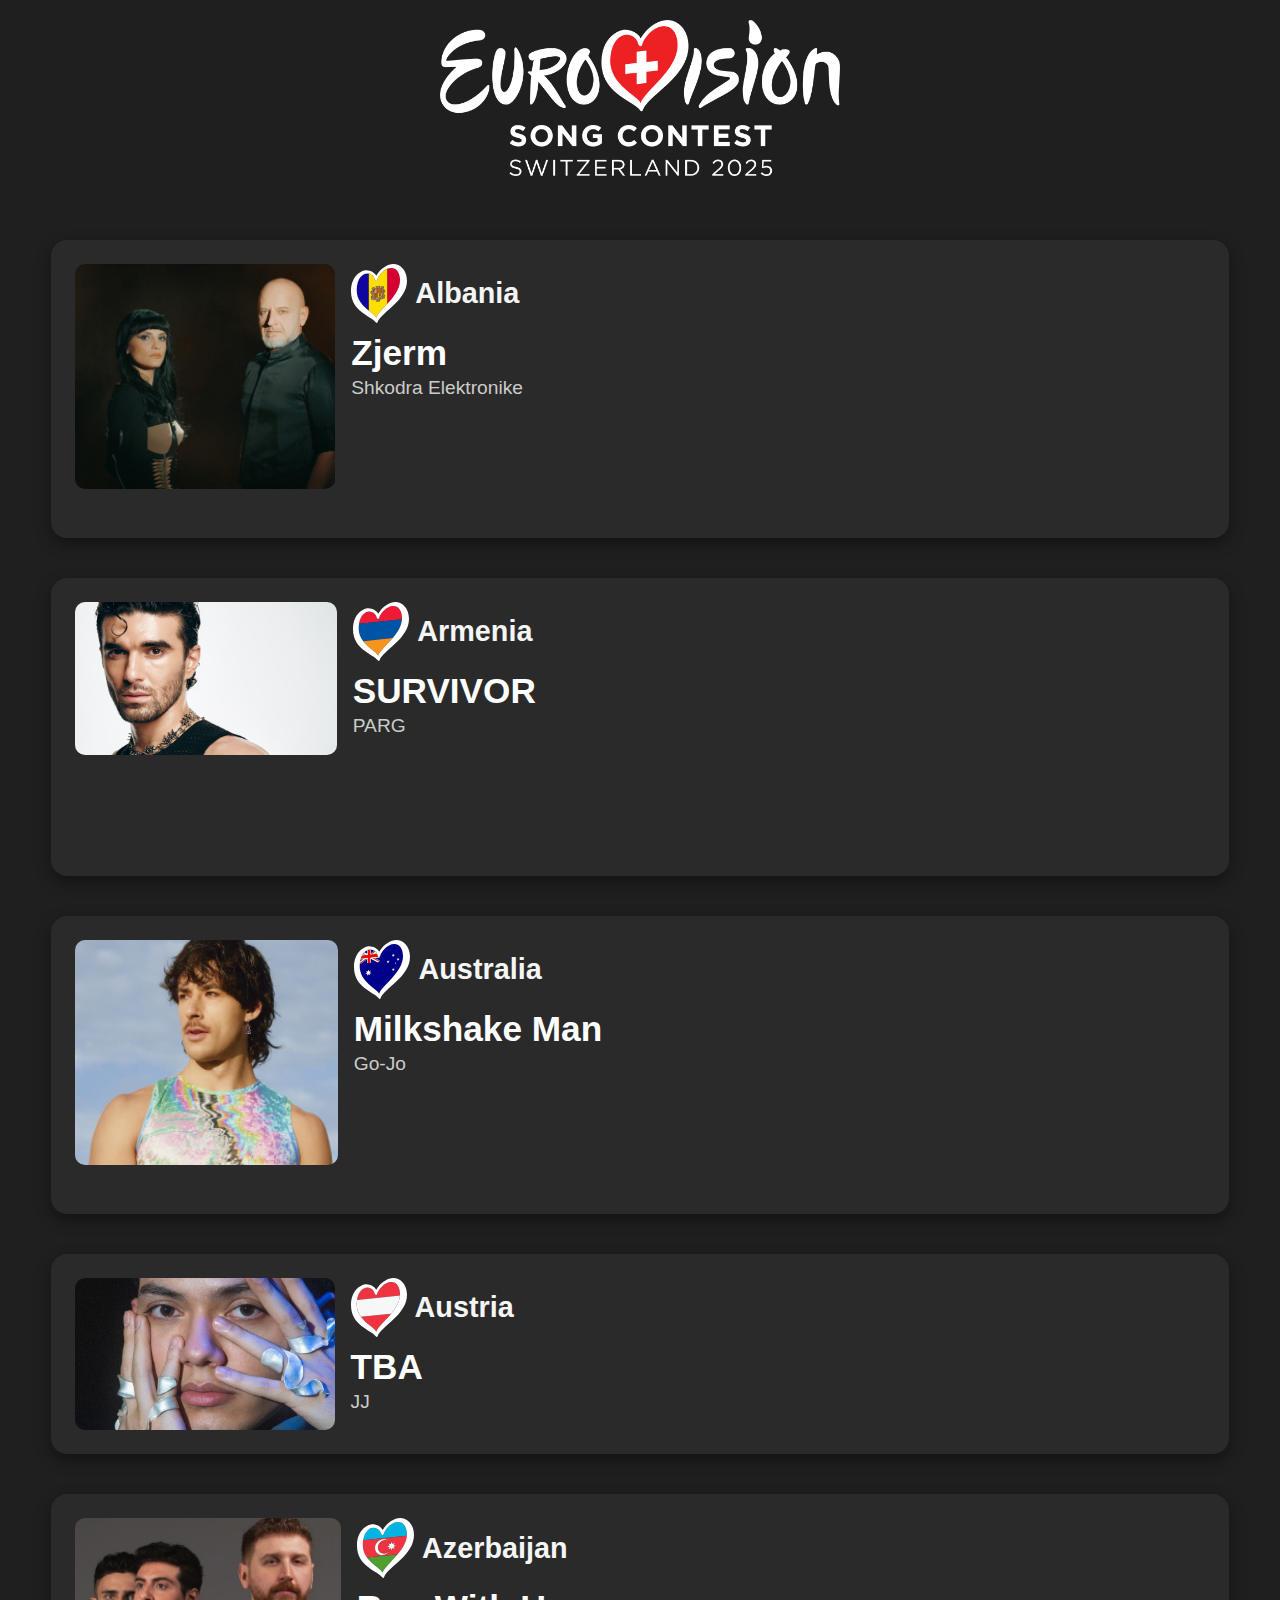
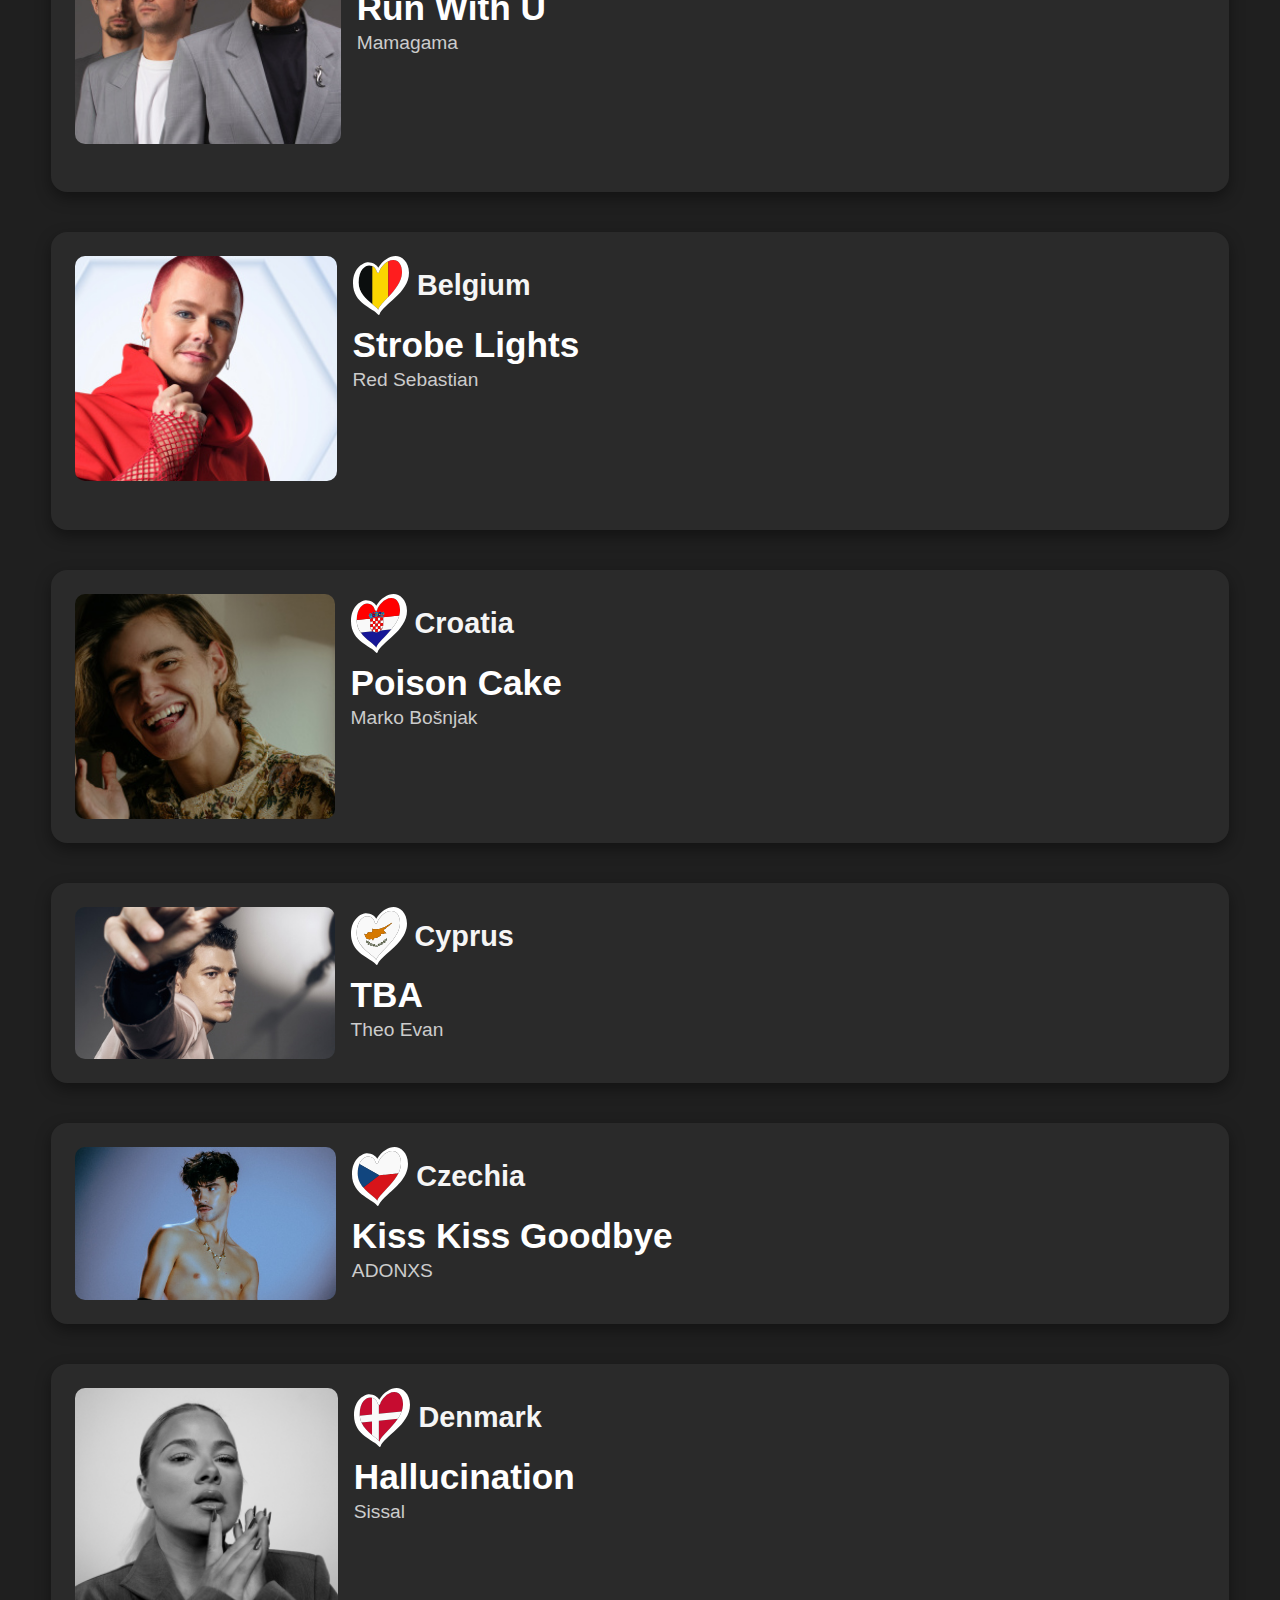
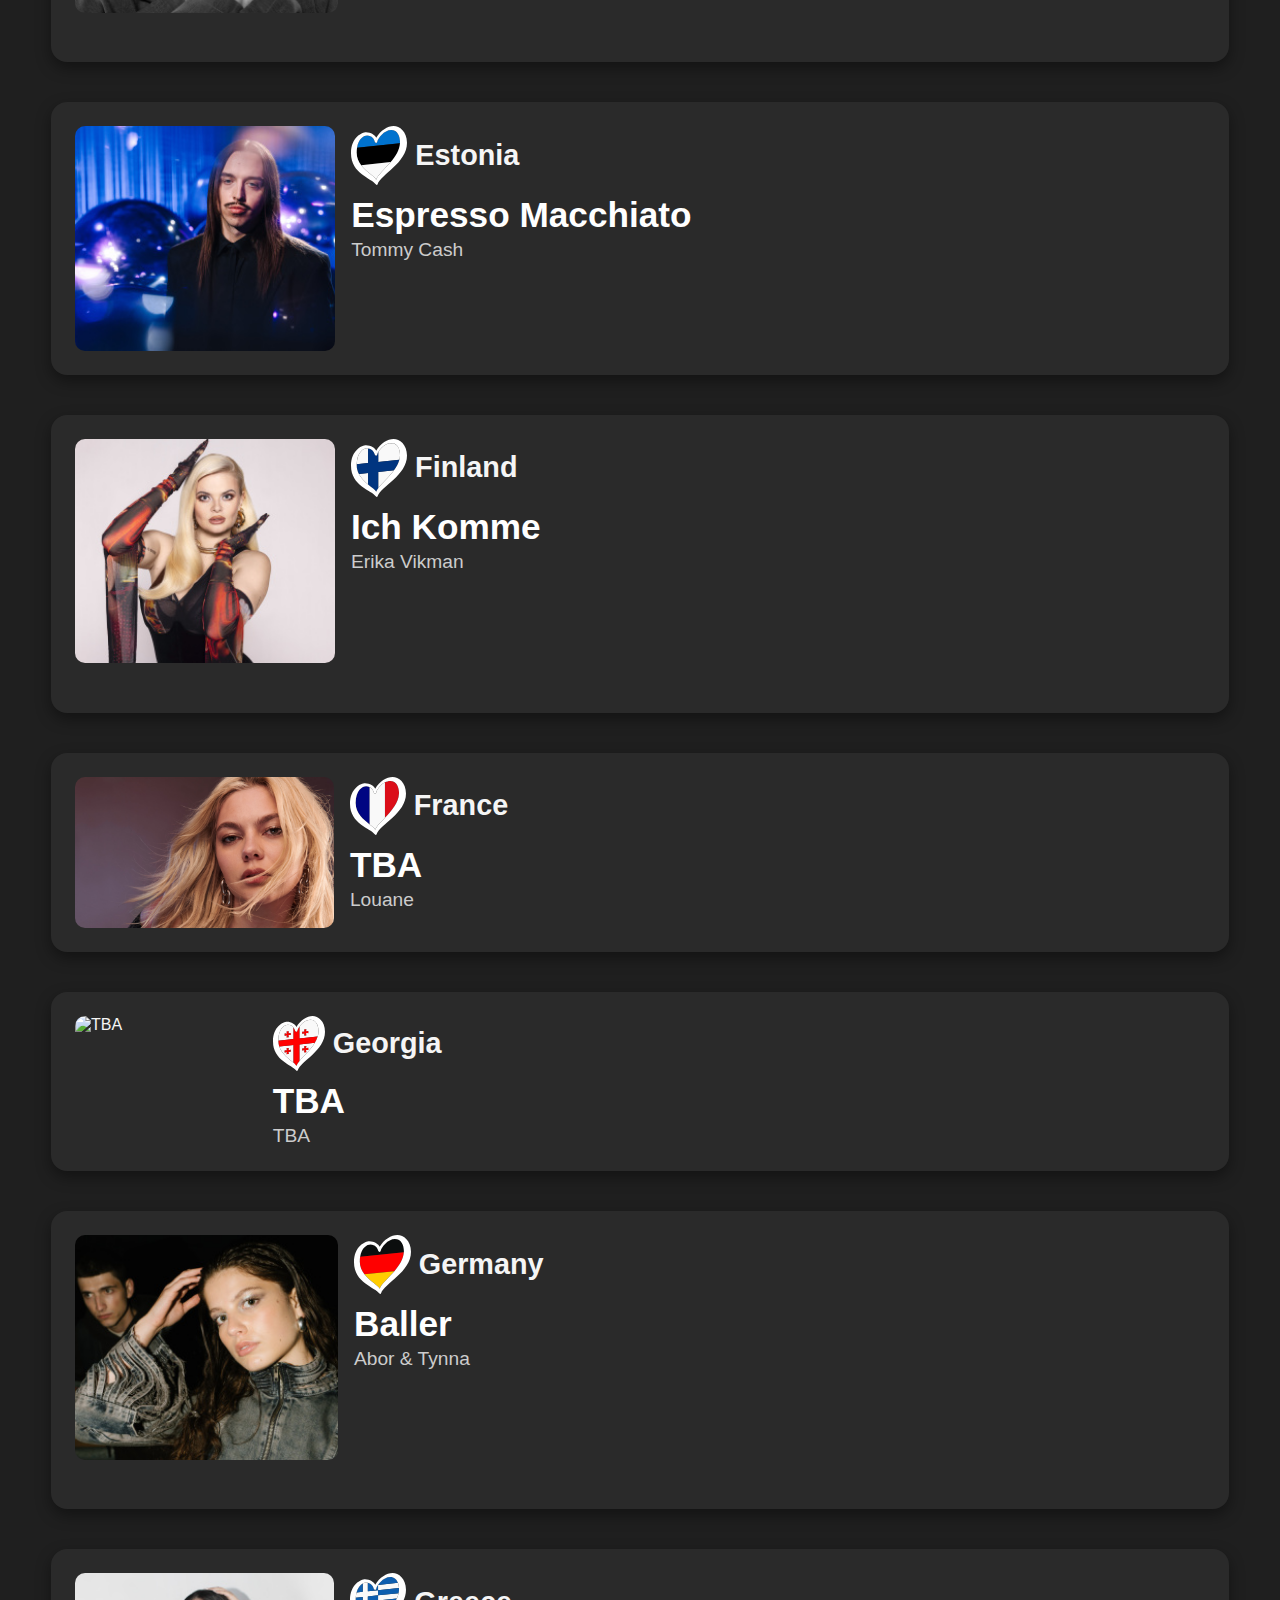
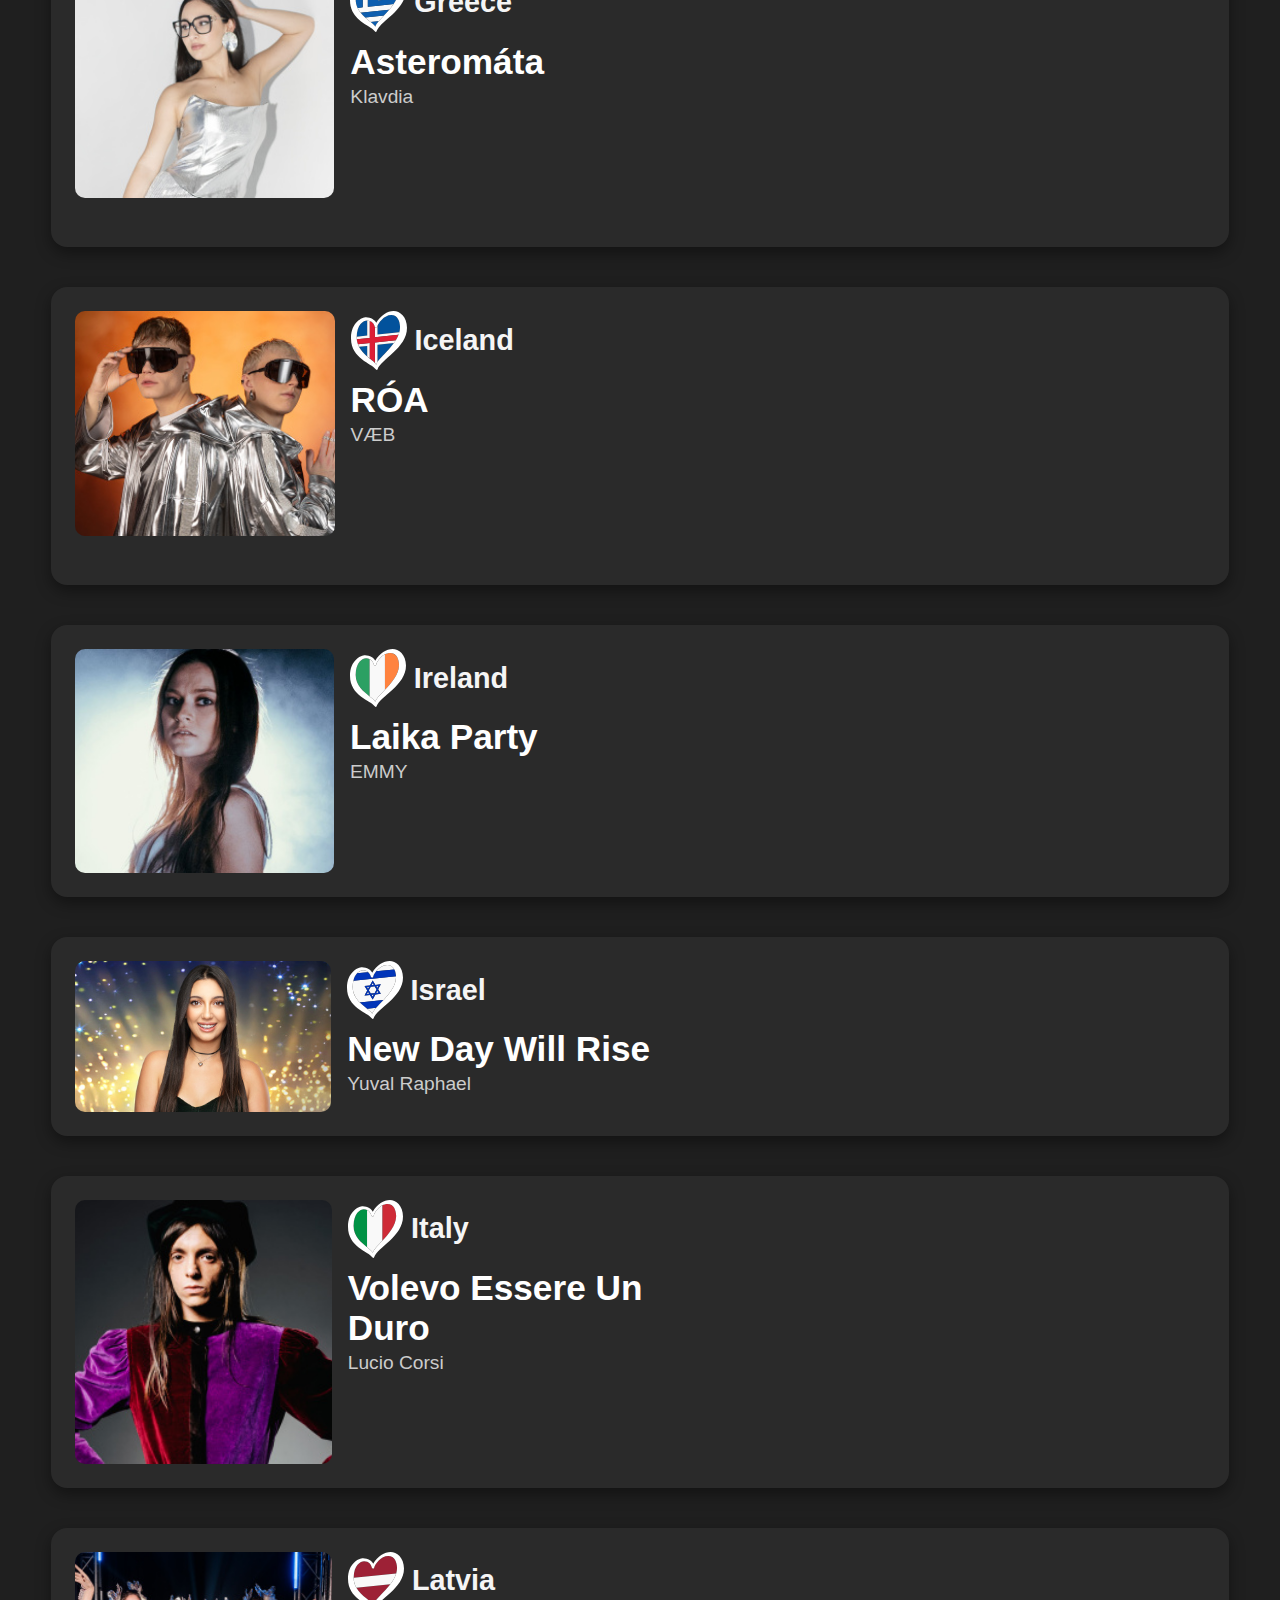
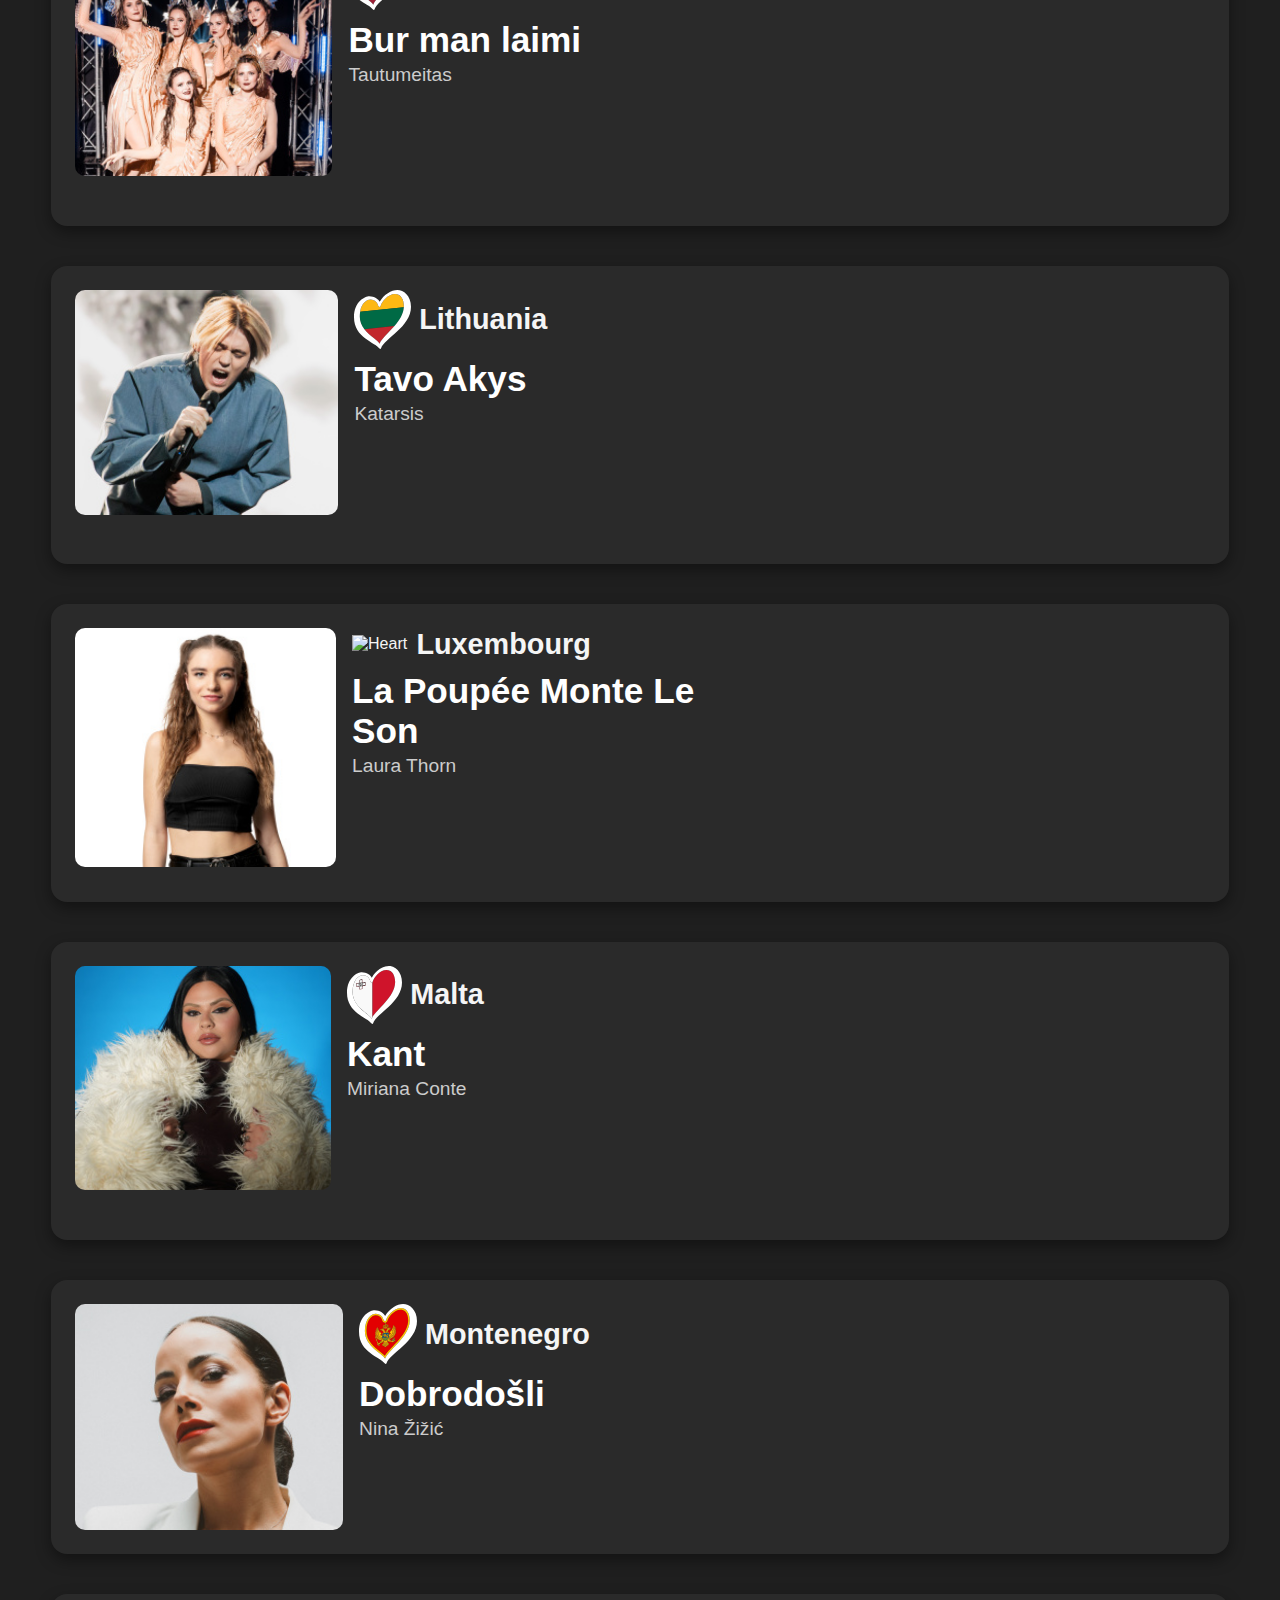
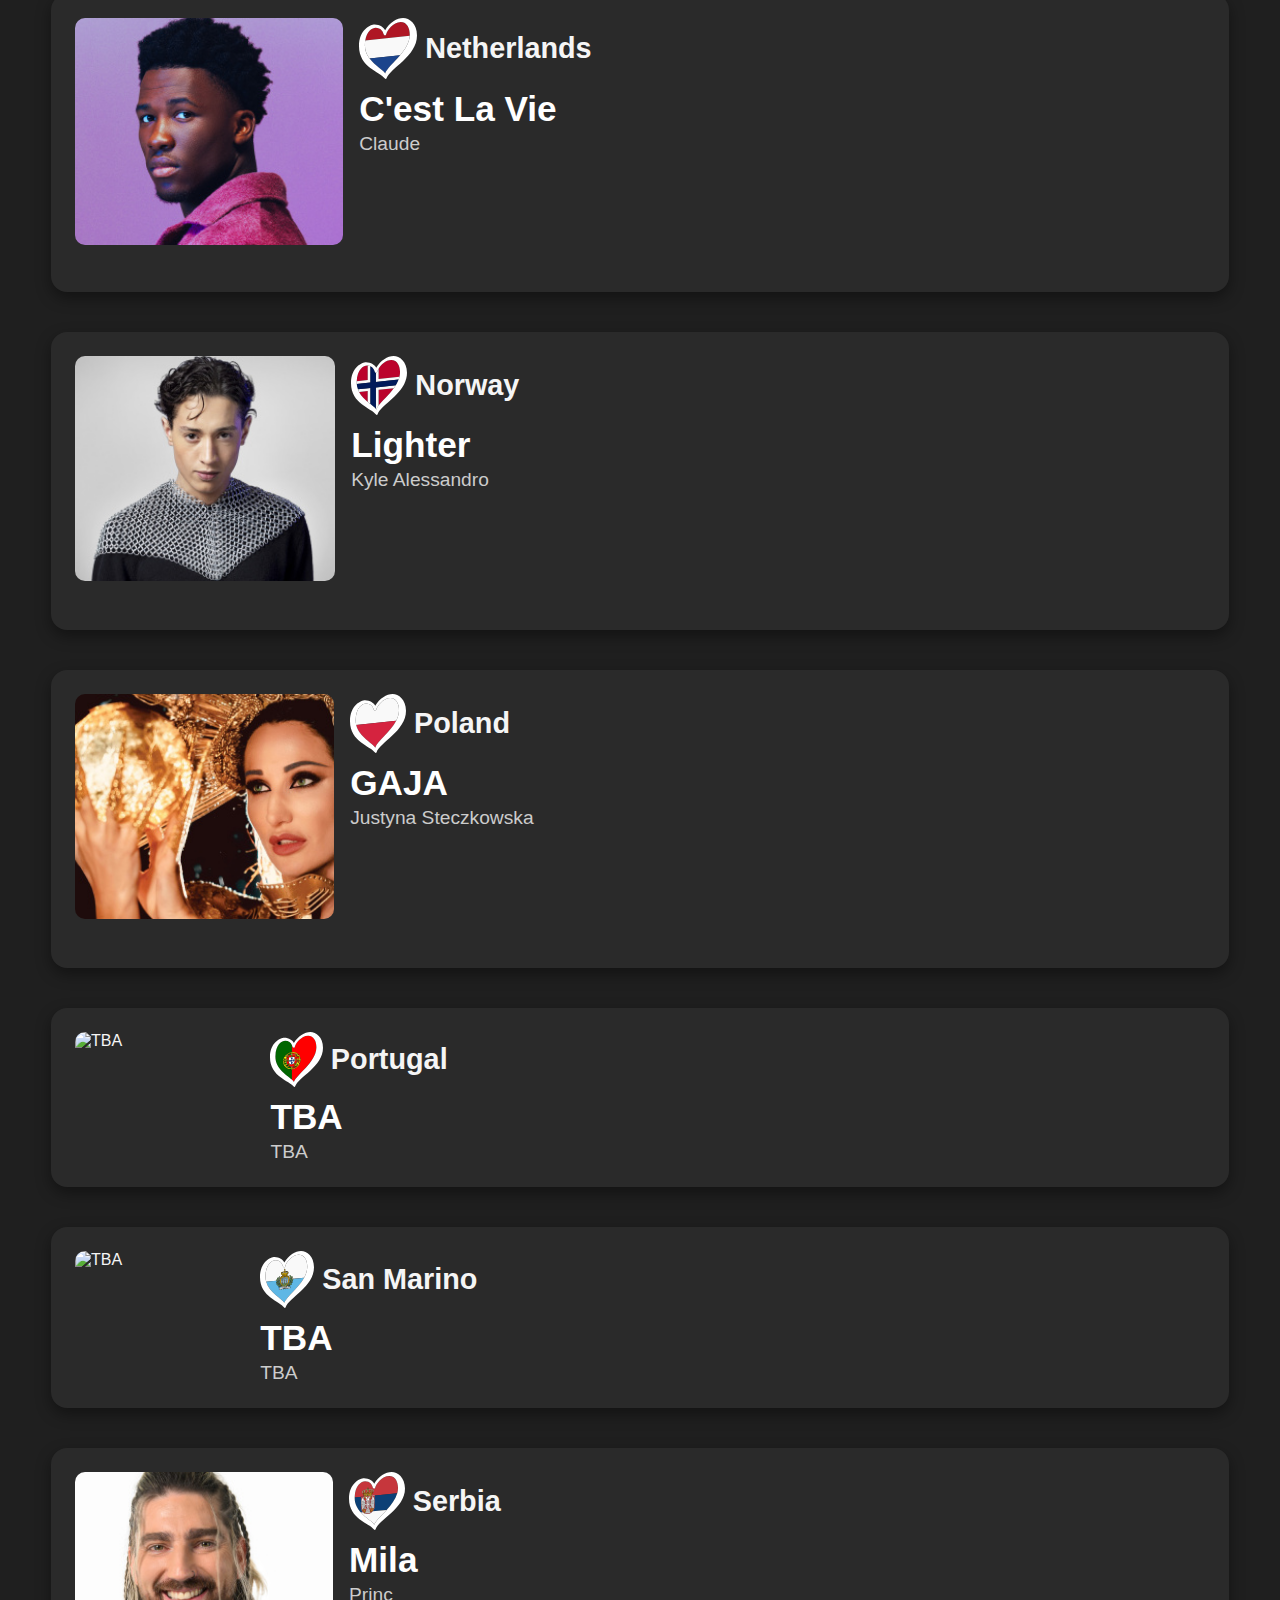
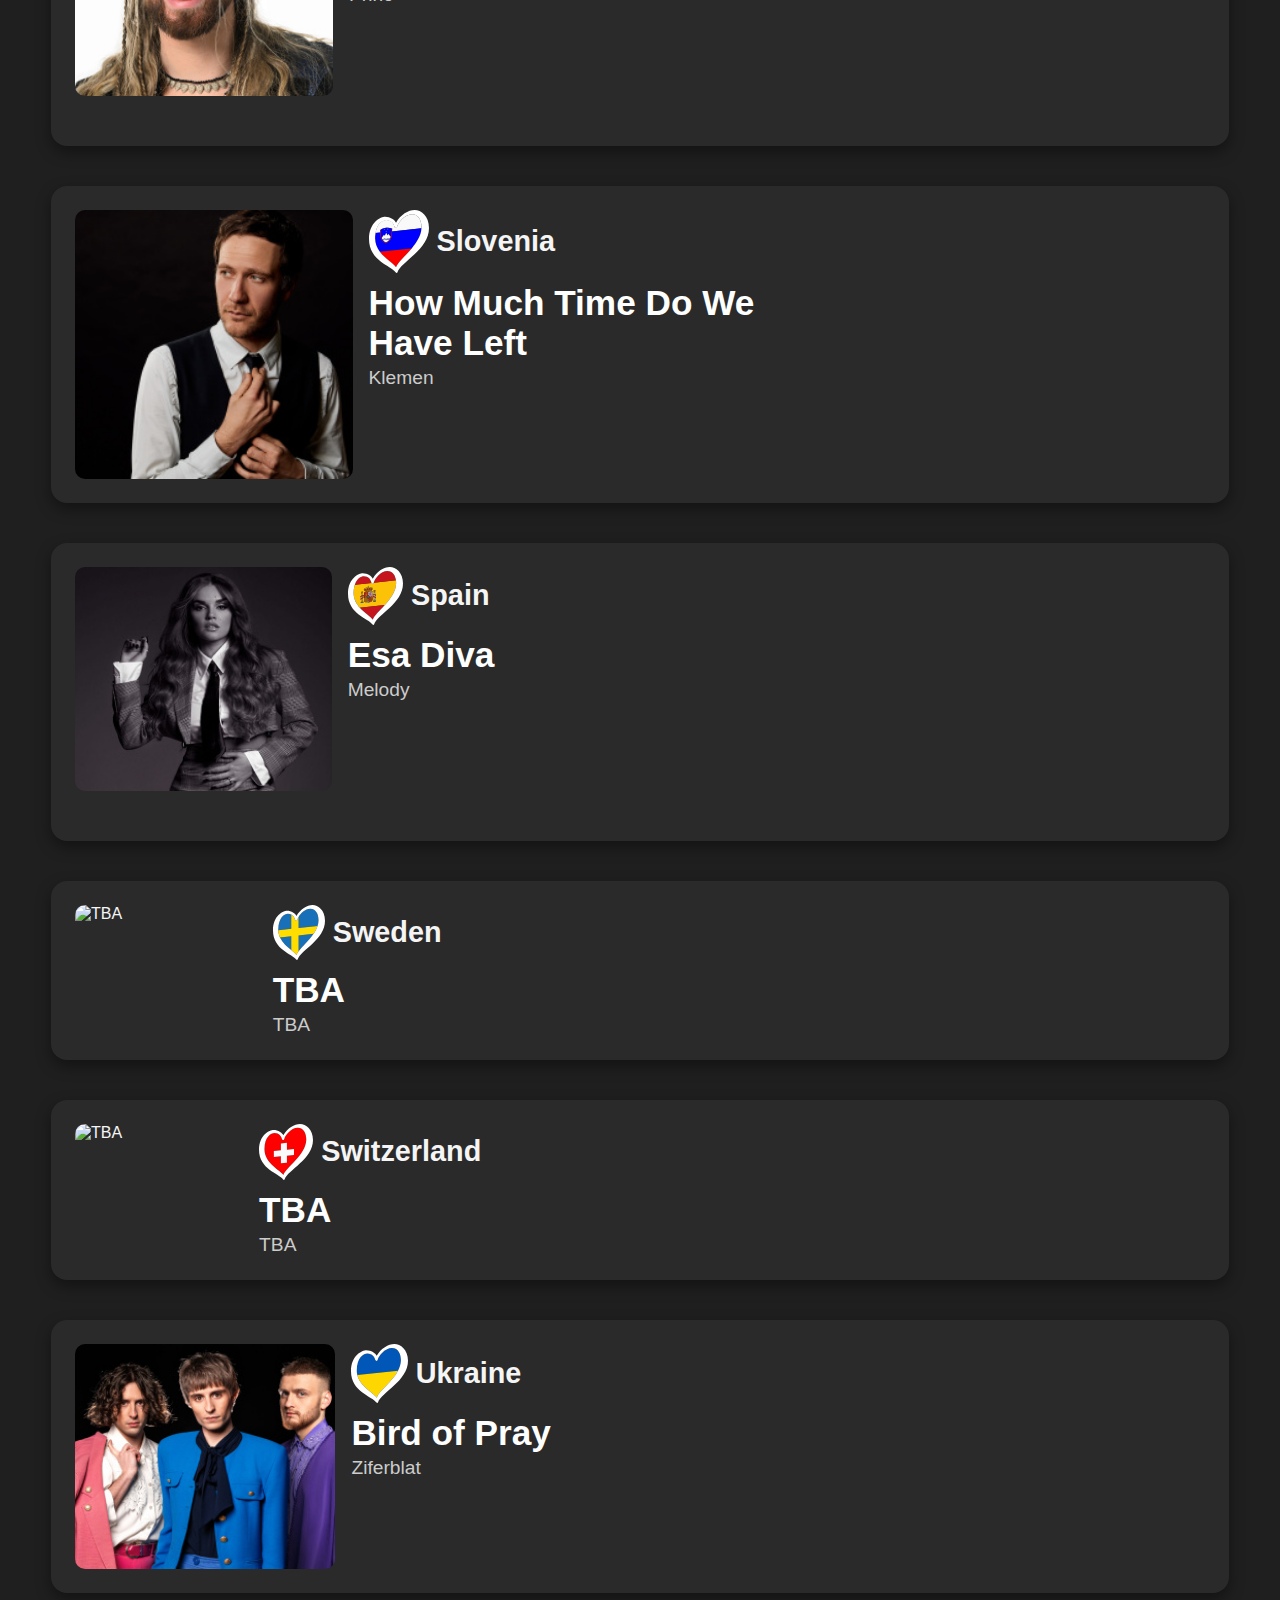
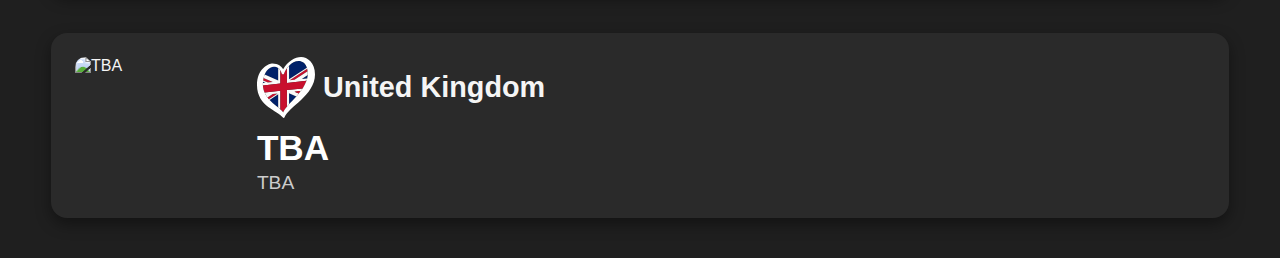
==== index.html @ 4a94b996 "first commit" ====
<!DOCTYPE html>
<html lang="en">
<head>
  <meta charset="UTF-8" />
  <meta name="viewport" content="width=device-width, initial-scale=1.0"/>
  <title>Eurovision 2025</title>
  <link rel="stylesheet" href="styles.css"/>
</head>
<body>
    <header>
        <img src="img/esclogo.png" alt="Eurovision 2025 Logo">
      </header>
      

  <main>
    <div id="entries-container"></div>
  </main>

  <script src="script.js"></script>
</body>
</html>
---- styles.css ----
/* Basic reset */
* {
    margin: 0;
    padding: 0;
    box-sizing: border-box;
  }
  
  /* Dark background and global text color */
  body {
    font-family: Arial, sans-serif;
    background: #1f1f1f; /* Dark background */
    color: #f5f5f5;      /* Light text for contrast */
  }
  
  /* Header */
  header {
    padding: 20px;
    text-align: center;
  }
  
  header h1 {
    font-size: 2rem;
    color: #fff;
  }
  header img {
    max-width: 400px; /* Adjust the size as needed */
    height: auto;     /* Maintains the aspect ratio */
  }
  
  
  /* Main container */
  main {
    width: 100%;
    margin: 0 auto;
    padding: 20px;
  }
  
  #entries-container {
    display: flex;
    flex-direction: column;
    align-items: center;
  }
  
  /* Entry Card */
  .entry-card {
    display: flex;
    justify-content: space-between;
    align-items: flex-start;
    background: #2a2a2a;       /* Dark grey card background */
    width: 95%;                /* Very wide, almost full width */
    max-width: 1400px;         /* Allows even wider cards on large screens */
    margin: 20px 0;
    padding: 24px;
    border-radius: 16px;
    box-shadow: 0 6px 15px rgba(0,0,0,0.4); /* Heavier shadow for dark theme */
    transition: transform 0.3s, box-shadow 0.3s;
  }
  
  /* Card Hover */
  .entry-card:hover {
    transform: translateY(-4px);
    box-shadow: 0 12px 25px rgba(0,0,0,0.6);
  }
  
  /* Left content */
  .left-content {
    display: flex;
    flex: 1 1 auto;
  }
  
  .artist-img {
    width: 40%;
    object-fit: cover;
    border-radius: 10px;
    margin-right: 16px;
  }
  
  /* Details */
  .entry-details {
    display: flex;
    flex-direction: column;
  }
  
  .entry-header {
    display: flex;
    align-items: center;
  }
  
  .heart-img {
    width: 15%;
    margin-right: 8px;
  }
  
  .country-name {
    font-size: 1.8rem;
    font-weight: 600;
    color: #f5f5f5;
  }
  
  .song {
    font-size: 2.2rem;
    font-weight: bold;
    margin: 10px 0 4px;
    color: #ffffff;
  }
  
  .artist {
    font-size: 1.2rem;
    color: #cccccc;
  }
  
  /* Spotify embed */
  .spotify-player {
    width: 100%;
    max-width: 400px;
    height: 80px;
    border-radius: 8px;
    margin-top: 10px;
    border: none;
  }
  
  /* Right-side video */
  .embed-container {
    display: flex;
    justify-content: center;
    align-items: center;
    width: 50%;
    margin-left: 20px;
  }
  
  .youtube-player {
    width: 100%;
    max-width: 444px; /* standard 16:9 ratio width */
    height: 250px;    /* standard 16:9 ratio height */
    border-radius: 8px;
    border: none;
  }
  
  /* Responsive adjustments for smaller screens */
  @media (max-width: 768px) {
    .entry-card {
      flex-direction: column;
      align-items: center;
    }
    .left-content {
      margin-bottom: 20px;
      width: 100%;
      justify-content: center;
    }
    .embed-container {
      width: 100%;
      margin: 0;
      margin-top: 20px;
    }
    .youtube-player {
      max-width: 100%;
      height: auto;
    }
    .artist-img{
        display: none;
    }
  }
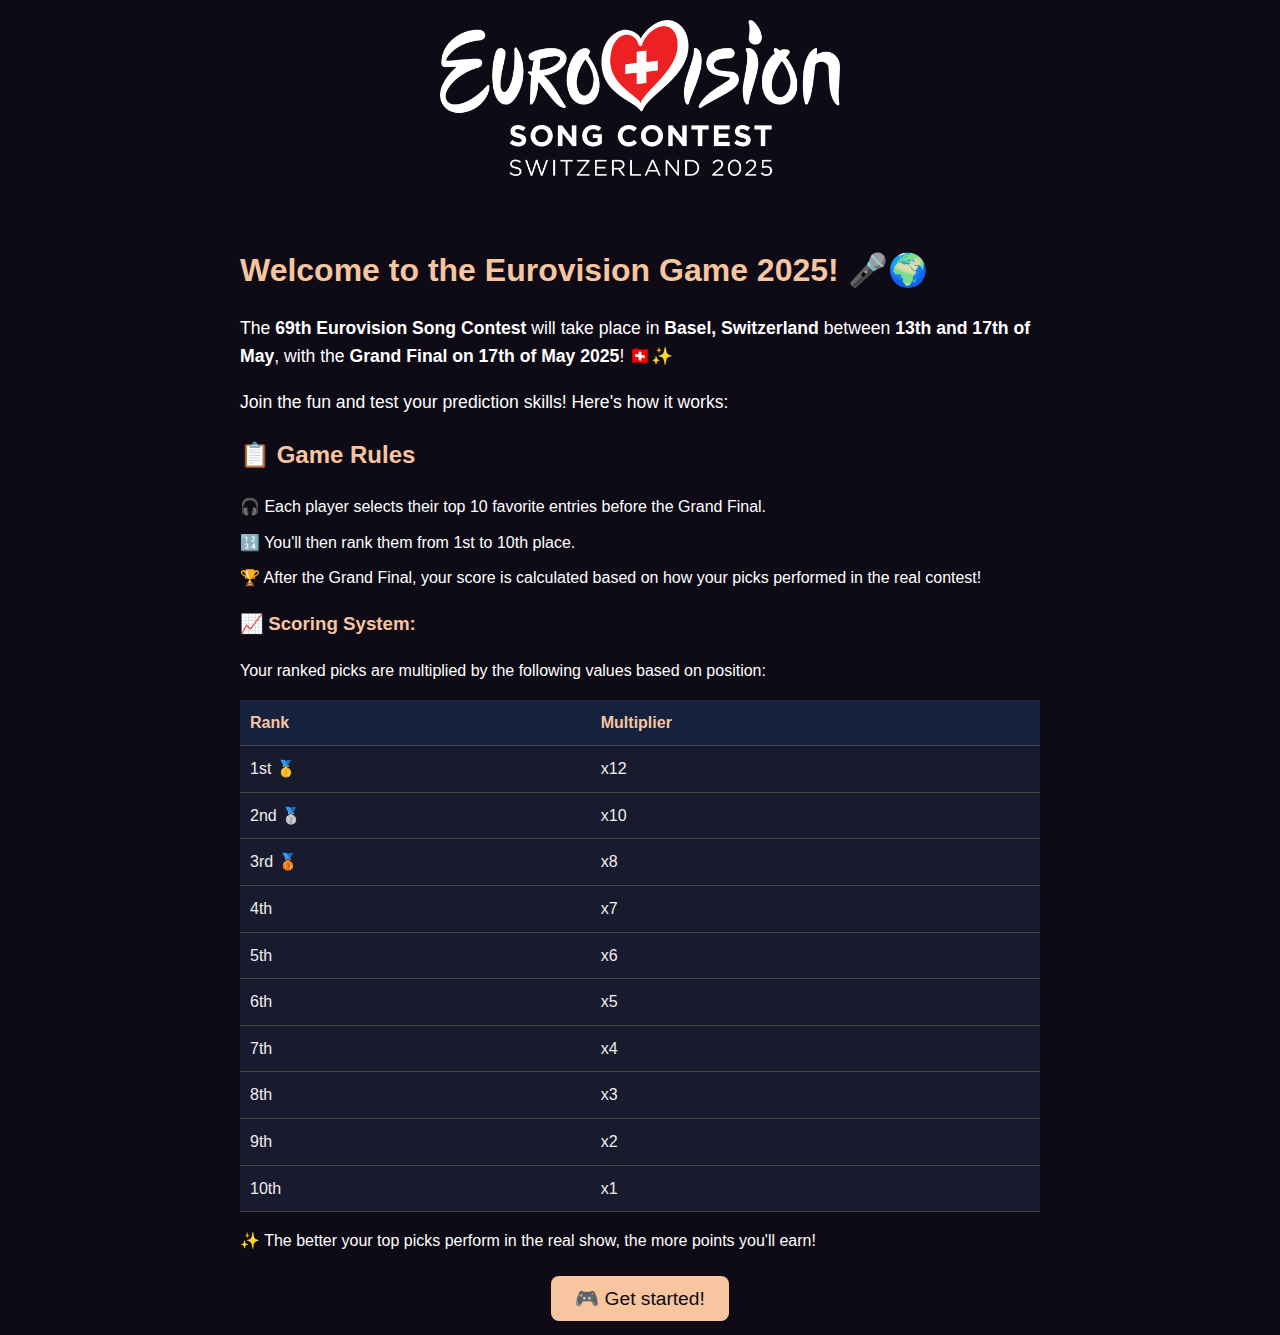
==== commit 8e8796e9: "index page" ====
--- a/index.html
+++ b/index.html
@@ -2,20 +2,56 @@
 <html lang="en">
 <head>
   <meta charset="UTF-8" />
-  <meta name="viewport" content="width=device-width, initial-scale=1.0"/>
-  <title>Eurovision 2025</title>
-  <link rel="stylesheet" href="styles.css"/>
+  <meta name="viewport" content="width=device-width, initial-scale=1.0" />
+  <title>Eurovision Game 2025</title>
+  <link rel="stylesheet" href="index.css" />
 </head>
 <body>
-    <header>
-        <img src="img/esclogo.png" alt="Eurovision 2025 Logo">
-      </header>
-      
+  <header>
+    <img src="img/esclogo.png" alt="Eurovision 2025 Logo">
+  </header>
 
   <main>
-    <div id="entries-container"></div>
+    <section class="welcome">
+      <h1>Welcome to the Eurovision Game 2025! 🎤🌍</h1>
+      <p>
+        The <strong>69th Eurovision Song Contest</strong> will take place in 
+        <strong>Basel, Switzerland</strong> between <strong>13th and 17th of May</strong>, 
+        with the <strong>Grand Final on 17th of May 2025</strong>! 🇨🇭✨
+      </p>
+      <p>Join the fun and test your prediction skills! Here's how it works:</p>
+    </section>
+
+    <section class="rules">
+      <h2>📋 Game Rules</h2>
+      <ul>
+        <li>🎧 Each player selects their top 10 favorite entries before the Grand Final.</li>
+        <li>🔢 You'll then rank them from 1st to 10th place.</li>
+        <li>🏆 After the Grand Final, your score is calculated based on how your picks performed in the real contest!</li>
+      </ul>
+
+      <h3>📈 Scoring System:</h3>
+      <p>Your ranked picks are multiplied by the following values based on position:</p>
+      <table>
+        <tr><th>Rank</th><th>Multiplier</th></tr>
+        <tr><td>1st 🥇</td><td>x12</td></tr>
+        <tr><td>2nd 🥈</td><td>x10</td></tr>
+        <tr><td>3rd 🥉</td><td>x8</td></tr>
+        <tr><td>4th</td><td>x7</td></tr>
+        <tr><td>5th</td><td>x6</td></tr>
+        <tr><td>6th</td><td>x5</td></tr>
+        <tr><td>7th</td><td>x4</td></tr>
+        <tr><td>8th</td><td>x3</td></tr>
+        <tr><td>9th</td><td>x2</td></tr>
+        <tr><td>10th</td><td>x1</td></tr>
+      </table>
+
+      <p>✨ The better your top picks perform in the real show, the more points you'll earn!</p>
+
+      <div class="button-container">
+        <a href="entries.html" class="start-button">🎮 Get started!</a>
+      </div>
+    </section>
   </main>
-
-  <script src="script.js"></script>
 </body>
 </html>
--- a/index.css
+++ b/index.css
@@ -0,0 +1,89 @@
+/* General Styles */
+body {
+    margin: 0;
+    font-family: 'Segoe UI', sans-serif;
+    background-color: #0e0b16;
+    color: #ffffff;
+    line-height: 1.6;
+  }
+  
+  /* Header */
+  header {
+    padding: 20px;
+    text-align: center;
+  }
+  header img {
+    max-width: 400px;
+    height: auto;
+  }
+  
+  /* Main Content */
+  main {
+    max-width: 800px;
+    margin: 0 auto;
+    padding: 20px;
+  }
+  
+  /* Welcome Section */
+  .welcome h1 {
+    color: #f7c59f;
+    font-size: 2rem;
+    margin-bottom: 10px;
+  }
+  .welcome p {
+    font-size: 1.1rem;
+  }
+  
+  /* Rules Section */
+  .rules h2, .rules h3 {
+    color: #f7c59f;
+  }
+  .rules ul {
+    list-style: none;
+    padding-left: 0;
+  }
+  .rules ul li {
+    margin: 10px 0;
+  }
+  
+  /* Scoring Table */
+  table {
+    width: 100%;
+    border-collapse: collapse;
+    margin-top: 10px;
+    background-color: #1a1a2e;
+  }
+  th, td {
+    padding: 10px;
+    text-align: left;
+    border-bottom: 1px solid #444;
+  }
+  th {
+    background-color: #16213e;
+    color: #f7c59f;
+  }
+  td {
+    color: #eee;
+  }
+  
+
+  /* Button Styling */
+.button-container {
+    text-align: center;
+    margin-top: 30px;
+  }
+  
+  .start-button {
+    background-color: #f7c59f;
+    color: #0e0b16;
+    padding: 12px 24px;
+    font-size: 1.2rem;
+    text-decoration: none;
+    border-radius: 8px;
+    transition: background-color 0.3s ease;
+  }
+  
+  .start-button:hover {
+    background-color: #f9d6b4;
+  }
+  